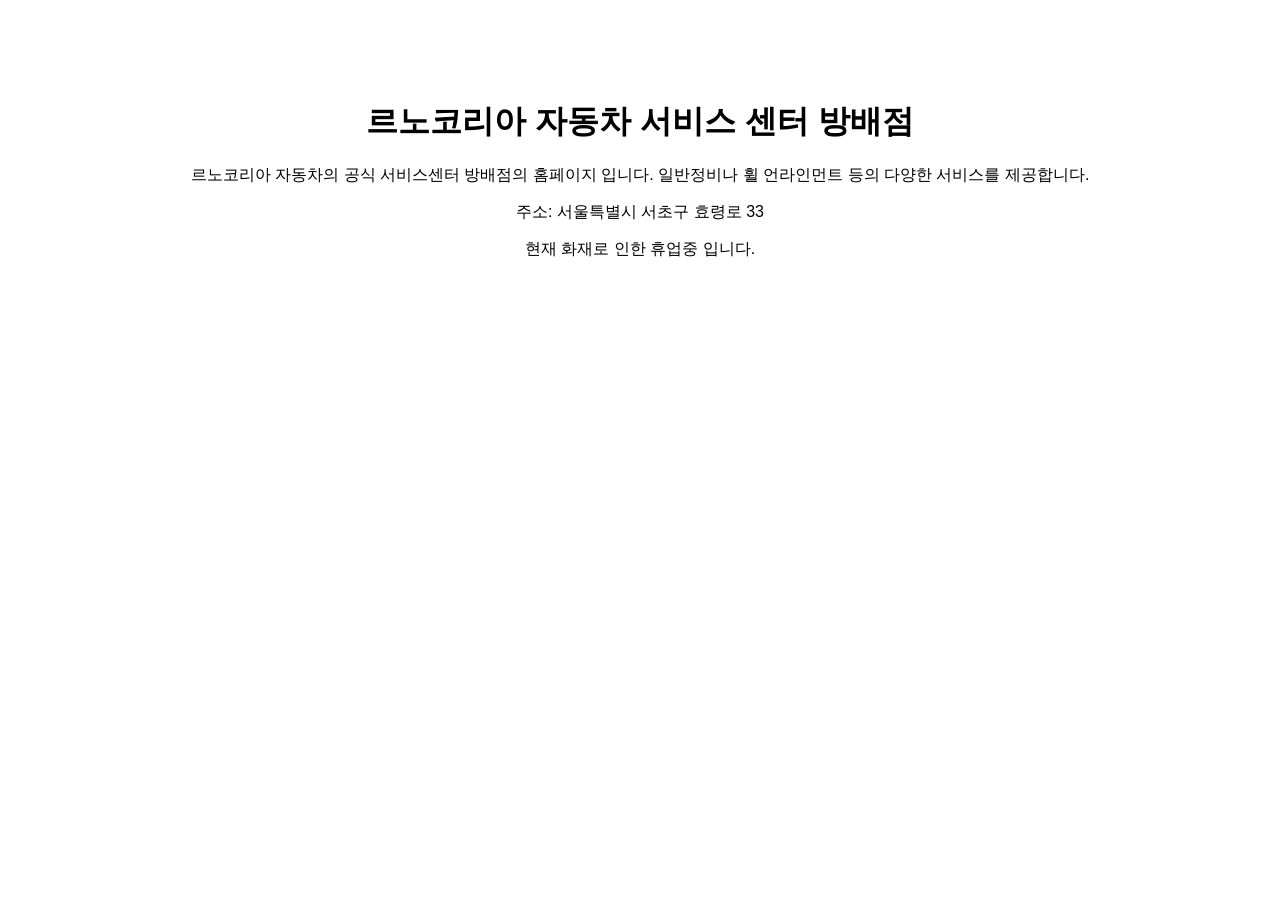
==== index.html @ b4250f99 "Add files via upload" ====
<!DOCTYPE html>
<html>
<head>
    <meta charset="UTF-8">
    <title>르노코리아 자동차 서비스 센터 방배점</title>
    <link rel="stylesheet" href="style.css">
</head>
<body>

    <h1>르노코리아 자동차 서비스 센터 방배점</h1>
    <p>르노코리아 자동차의 공식 서비스센터 방배점의 홈페이지 입니다. 
        일반정비나 휠 언라인먼트 등의 다양한 서비스를 제공합니다.
    </p>
    <p>주소: 서울특별시 서초구 효령로 33</p>
    <P>현재 화재로 인한 휴업중 입니다.</P>
</body>
</html>
---- style.css ----
body {
    font-family: Arial;
    text-align: center;
    margin-top: 100px;

}

h1 {
    color: #000000;
}
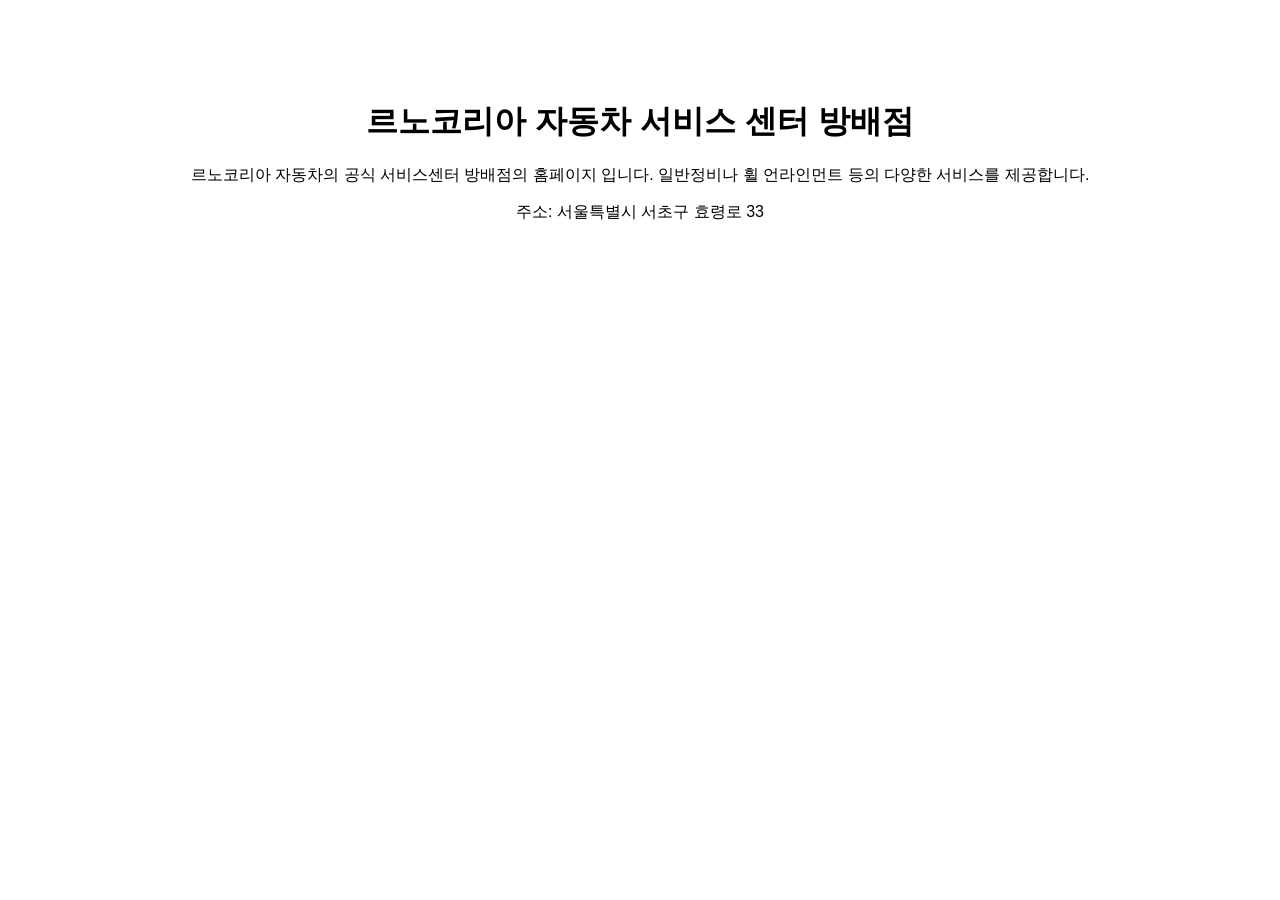
==== commit 9a4b0cb5: "Update index.html" ====
--- a/index.html
+++ b/index.html
@@ -12,6 +12,6 @@
         일반정비나 휠 언라인먼트 등의 다양한 서비스를 제공합니다.
     </p>
     <p>주소: 서울특별시 서초구 효령로 33</p>
-    <P>현재 화재로 인한 휴업중 입니다.</P>
 </body>
-</html>+
+</html>
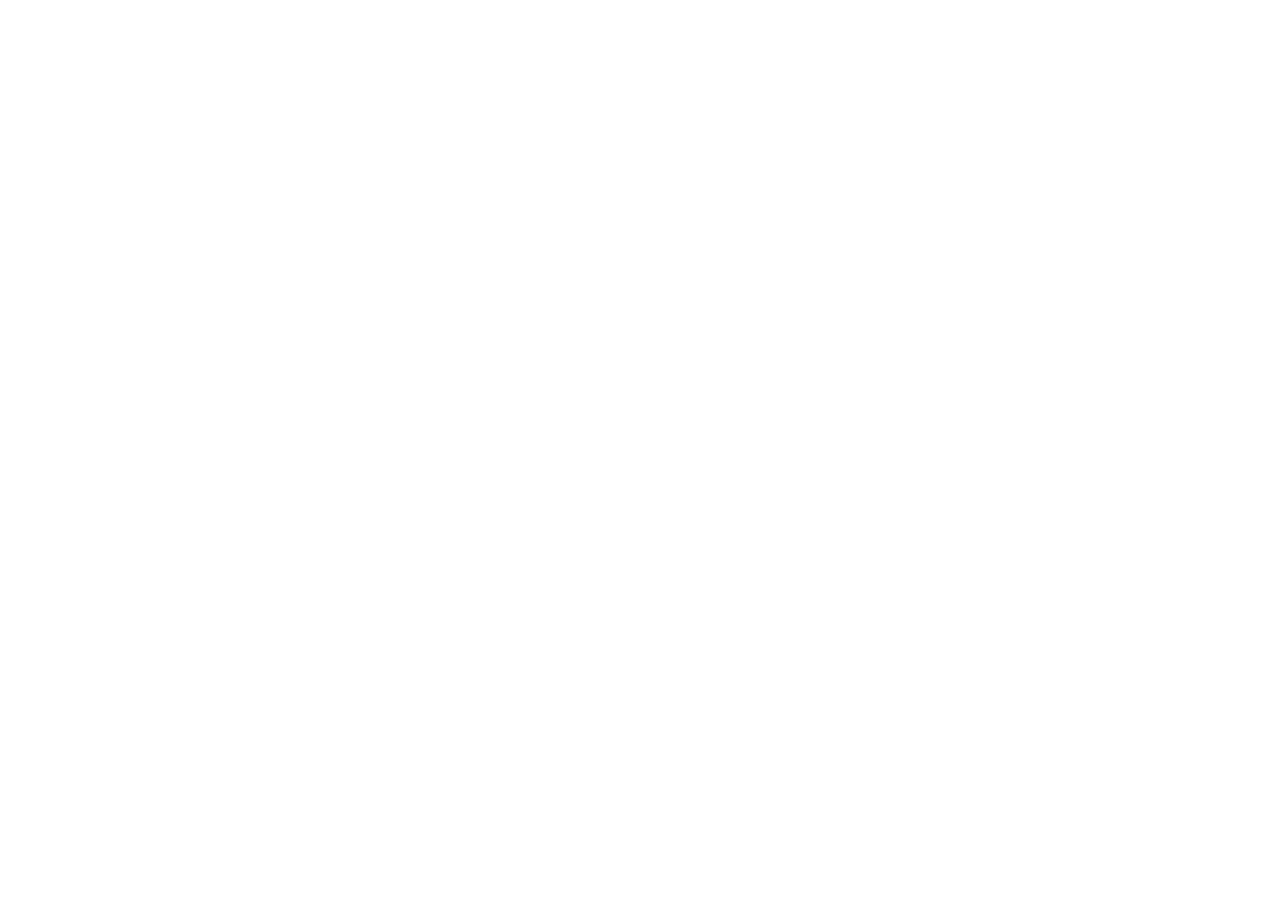
==== commit 97569e54: "Add files via upload" ====
--- a/index.html
+++ b/index.html
@@ -6,12 +6,6 @@
     <link rel="stylesheet" href="style.css">
 </head>
 <body>
-
-    <h1>르노코리아 자동차 서비스 센터 방배점</h1>
-    <p>르노코리아 자동차의 공식 서비스센터 방배점의 홈페이지 입니다. 
-        일반정비나 휠 언라인먼트 등의 다양한 서비스를 제공합니다.
-    </p>
-    <p>주소: 서울특별시 서초구 효령로 33</p>
+    <div class="hero"></div>
 </body>
-
-</html>
+</html>
--- a/style.css
+++ b/style.css
@@ -1,10 +1,12 @@
 body {
-    font-family: Arial;
-    text-align: center;
-    margin-top: 100px;
-
+    margin: 0;
 }
 
-h1 {
-    color: #000000;
+.hero{
+    width: 100%
+    height: 100vh;
+    background-image: url("images/main.jpg");
+    background-size: cover;
+    background-position: center;
+    background-repeat: no-repeat;
 }
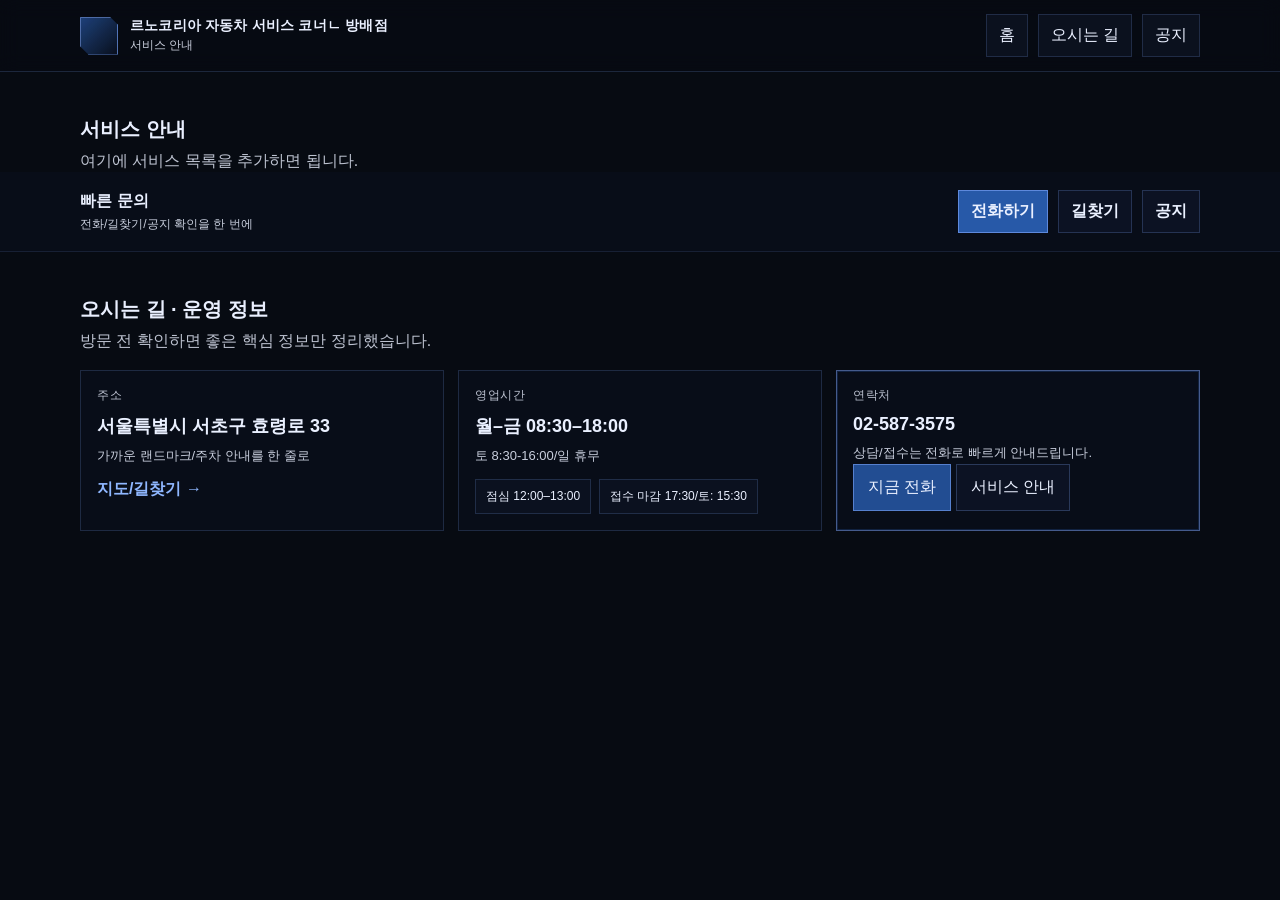
==== commit 2733fbb9: "Add files via upload" ====
--- a/index.html
+++ b/index.html
@@ -1,11 +1,88 @@
-<!DOCTYPE html>
-<html>
+<!doctype html>
+<html lang="ko">
 <head>
-    <meta charset="UTF-8">
-    <title>르노코리아 자동차 서비스 센터 방배점</title>
-    <link rel="stylesheet" href="style.css">
+  <meta charset="utf-8" />
+  <meta name="viewport" content="width=device-width, initial-scale=1" />
+  <title>서비스 안내</title>
+  <link rel="stylesheet" href="style.css" />
 </head>
 <body>
-    <div class="hero"></div>
+  <header class="header">
+    <div class="container header-inner">
+      <div class="brand">
+        <div class="brand-mark" aria-hidden="true"></div>
+        <div class="brand-text">
+          <div class="brand-name">르노코리아 자동차 서비스 코너ㄴ 방배점</div>
+          <div class="brand-sub">서비스 안내</div>
+        </div>
+      </div>
+      <nav class="nav">
+        <a href="index.html" class="nav-link">홈</a>
+        <a href="location.html" class="nav-link">오시는 길</a>
+        <a href="notice.html" class="nav-link">공지</a>
+      </nav>
+    </div>
+  </header>
+
+  <main class="section">
+    <div class="container">
+      <h1 class="section-title">서비스 안내</h1>
+      <p class="section-sub">여기에 서비스 목록을 추가하면 됩니다.</p>
+    </div>
+    <!-- 빠른 문의 바 (상용 사이트 느낌 핵심) -->
+<section class="quickbar">
+  <div class="container quickbar-inner">
+    <div class="quickbar-left">
+      <div class="qb-title">빠른 문의</div>
+      <div class="qb-sub">전화/길찾기/공지 확인을 한 번에</div>
+    </div>
+
+    <div class="quickbar-actions">
+      <a class="action action-primary" href="tel:0200000000">전화하기</a>
+      <a class="action action-ghost" href="location.html">길찾기</a>
+      <a class="action action-ghost" href="notice.html">공지</a>
+    </div>
+  </div>
+</section>
+
+<!-- 위치/영업시간/안내 (정보가 '있어 보이게' 만드는 섹션) -->
+<section class="section">
+  <div class="container">
+    <div class="section-head">
+      <h2 class="section-title">오시는 길 · 운영 정보</h2>
+      <p class="section-sub">방문 전 확인하면 좋은 핵심 정보만 정리했습니다.</p>
+    </div>
+
+    <div class="info-grid">
+      <div class="panel">
+        <div class="panel-label">주소</div>
+        <div class="panel-value">서울특별시 서초구 효령로 33</div>
+        <div class="panel-mini">가까운 랜드마크/주차 안내를 한 줄로</div>
+        <a class="panel-link" href="location.html">지도/길찾기 →</a>
+      </div>
+
+      <div class="panel">
+        <div class="panel-label">영업시간</div>
+        <div class="panel-value">월–금 08:30–18:00</div>
+        <div class="panel-mini">토 8:30-16:00/일 휴무</div>
+        <div class="pill-row">
+          <div class="pill">점심 12:00–13:00</div>
+          <div class="pill">접수 마감 17:30/토: 15:30</div>
+        </div>
+      </div>
+
+      <div class="panel panel-accent">
+        <div class="panel-label">연락처</div>
+        <div class="panel-value">02-587-3575</div>
+        <div class="panel-mini">상담/접수는 전화로 빠르게 안내드립니다.</div>
+        <div class="panel-actions">
+          <a class="btn btn-primary" href="tel:025873575">지금 전화</a>
+          <a class="btn btn-ghost" href="service.html">서비스 안내</a>
+        </div>
+      </div>
+    </div>
+  </div>
+</section>
+  </main>
 </body>
 </html>
--- a/style.css
+++ b/style.css
@@ -1,12 +1,299 @@
-body {
-    margin: 0;
-}
-
+/* ===== 기본 리셋 ===== */
+* { box-sizing: border-box; }
+html, body { margin: 0; padding: 0; }
+body { font-family: Arial, Helvetica, sans-serif; background: #070b12; color: #eaf0ff; }
+
+/* ===== 공통 ===== */
+.container { width: min(1120px, 92%); margin: 0 auto; }
+.text-link { color: #8fb7ff; text-decoration: none; }
+.text-link:hover { text-decoration: underline; }
+
+/* ===== 헤더 ===== */
+.header{
+  position: sticky; top: 0; z-index: 50;
+  background: rgba(7, 11, 18, 0.72);
+  backdrop-filter: blur(10px);
+  border-bottom: 1px solid rgba(130,170,255,0.18);
+}
+.header-inner{
+  display: flex; align-items: center; justify-content: space-between;
+  padding: 14px 0;
+}
+.brand{ display: flex; align-items: center; gap: 12px; }
+.brand-mark{
+  width: 38px; height: 38px;
+  border: 1px solid rgba(130,170,255,0.55);
+  background: linear-gradient(135deg, rgba(56,130,246,0.45), rgba(59,130,246,0.05));
+  clip-path: polygon(0 0, 78% 0, 100% 22%, 100% 100%, 22% 100%, 0 78%);
+}
+.brand-name{ font-weight: 800; font-size: 14px; letter-spacing: 0.2px; }
+.brand-sub{ font-size: 12px; opacity: 0.85; margin-top: 2px; }
+
+.nav{ display: flex; gap: 10px; }
+.nav-link{
+  color: #eaf0ff; text-decoration: none;
+  padding: 10px 12px;
+  border: 1px solid rgba(130,170,255,0.18);
+  border-radius: 0; /* 각지게 */
+  background: rgba(20, 30, 55, 0.35);
+}
+.nav-link:hover{
+  border-color: rgba(130,170,255,0.55);
+  background: rgba(20, 30, 55, 0.6);
+}
+
+/* ===== 히어로 ===== */
 .hero{
-    width: 100%
-    height: 100vh;
-    background-image: url("images/main.jpg");
-    background-size: cover;
-    background-position: center;
-    background-repeat: no-repeat;
+  min-height: 78vh;
+  position: relative;
+  border-bottom: 1px solid rgba(130,170,255,0.18);
+  background:
+    linear-gradient(180deg, rgba(7,11,18,0.4), rgba(7,11,18,0.95)),
+    url("image/hero.jpg") center / cover no-repeat;
+}
+.hero-inner{ padding: 56px 0; display: flex; }
+.hero-card{
+  max-width: 520px;
+  border: 1px solid rgba(130,170,255,0.22);
+  background: rgba(10, 16, 30, 0.62);
+  padding: 20px;
+  box-shadow: 0 0 0 1px rgba(20, 40, 90, 0.15) inset;
+}
+.hero-kicker{
+  font-size: 12px;
+  letter-spacing: 1.4px;
+  opacity: 0.9;
+  color: #8fb7ff;
+}
+.hero-title{
+  margin: 10px 0 10px;
+  font-size: 34px;
+  line-height: 1.1;
+}
+.hero-desc{
+  margin: 0 0 14px;
+  opacity: 0.9;
+  line-height: 1.6;
+}
+.hero-actions{ display: flex; gap: 10px; margin-top: 14px; }
+.btn{
+  display: inline-block;
+  padding: 12px 14px;
+  text-decoration: none;
+  border: 1px solid rgba(130,170,255,0.25);
+  border-radius: 0;
+  color: #eaf0ff;
+}
+.btn-primary{
+  background: rgba(56,130,246,0.55);
+  border-color: rgba(130,170,255,0.55);
+}
+.btn-primary:hover{ background: rgba(56,130,246,0.75); }
+.btn-ghost{
+  background: rgba(20, 30, 55, 0.35);
+}
+.btn-ghost:hover{ background: rgba(20, 30, 55, 0.6); }
+
+.hero-meta{ display: flex; gap: 8px; margin-top: 14px; flex-wrap: wrap; }
+.pill{
+  font-size: 12px;
+  padding: 8px 10px;
+  border: 1px solid rgba(130,170,255,0.18);
+  background: rgba(20, 30, 55, 0.25);
+}
+
+/* ===== 섹션 ===== */
+.section{ padding: 44px 0; }
+.section-alt{ background: rgba(10, 16, 30, 0.5); border-top: 1px solid rgba(130,170,255,0.12); }
+.section-head{ margin-bottom: 18px; }
+.section-title{ margin: 0; font-size: 20px; }
+.section-sub{ margin: 8px 0 0; opacity: 0.8; }
+
+/* ===== 카드 그리드 ===== */
+.grid{
+  display: grid;
+  grid-template-columns: repeat(3, 1fr);
+  gap: 14px;
+}
+.card{
+  text-decoration: none;
+  color: inherit;
+  border: 1px solid rgba(130,170,255,0.2);
+  background: rgba(10, 16, 30, 0.55);
+  padding: 16px;
+}
+.card:hover{
+  border-color: rgba(130,170,255,0.55);
+  background: rgba(10, 16, 30, 0.75);
+}
+.card-top{ display: flex; align-items: center; gap: 10px; }
+.card-icon{
+  width: 28px; height: 28px;
+  border: 1px solid rgba(130,170,255,0.35);
+  background: rgba(56,130,246,0.2);
+  clip-path: polygon(0 0, 85% 0, 100% 25%, 100% 100%, 15% 100%, 0 75%);
+}
+.card-title{ font-weight: 800; }
+.card-desc{ margin-top: 10px; opacity: 0.85; line-height: 1.6; }
+.card-cta{ margin-top: 12px; color: #8fb7ff; font-weight: 700; }
+
+/* ===== 하단 정보 ===== */
+.info{
+  display: grid;
+  grid-template-columns: repeat(3, 1fr);
+  gap: 14px;
+  padding: 28px 0;
+}
+.info-block{
+  border: 1px solid rgba(130,170,255,0.16);
+  background: rgba(7, 11, 18, 0.35);
+  padding: 14px;
+}
+.info-label{ font-size: 12px; opacity: 0.8; }
+.info-value{ margin-top: 8px; font-weight: 700; }
+
+/* ===== 푸터 ===== */
+.footer{
+  border-top: 1px solid rgba(130,170,255,0.12);
+  padding: 18px 0;
+  opacity: 0.85;
+}
+.footer-inner{
+  display: flex; justify-content: space-between; gap: 12px; flex-wrap: wrap;
+}
+.footer-mini{ opacity: 0.7; font-size: 12px; }
+
+/* ===== 반응형(핸드폰) ===== */
+@media (max-width: 900px){
+  .grid{ grid-template-columns: 1fr; }
+  .info{ grid-template-columns: 1fr; }
+  .hero-title{ font-size: 28px; }
+  .nav{ gap: 6px; }
+  .nav-link{ padding: 9px 10px; font-size: 13px; }
+}
+/* ===== 빠른 문의 바 ===== */
+.quickbar{
+  padding: 18px 0;
+  border-bottom: 1px solid rgba(130,170,255,0.12);
+  background: rgba(10, 16, 30, 0.55);
+}
+
+.quickbar-inner{
+  display: flex;
+  align-items: center;
+  justify-content: space-between;
+  gap: 14px;
+  flex-wrap: wrap;
+}
+
+.qb-title{
+  font-weight: 900;
+  letter-spacing: 0.2px;
+}
+
+.qb-sub{
+  margin-top: 4px;
+  font-size: 12px;
+  opacity: 0.85;
+}
+
+.quickbar-actions{
+  display: flex;
+  gap: 10px;
+  flex-wrap: wrap;
+}
+
+.action{
+  display: inline-block;
+  padding: 10px 12px;
+  text-decoration: none;
+  border: 1px solid rgba(130,170,255,0.22);
+  background: rgba(20, 30, 55, 0.35);
+  color: #eaf0ff;
+  border-radius: 0;
+  font-weight: 700;
+}
+
+.action:hover{
+  border-color: rgba(130,170,255,0.55);
+  background: rgba(20, 30, 55, 0.6);
+}
+
+.action-primary{
+  background: rgba(56,130,246,0.65);
+  border-color: rgba(130,170,255,0.6);
+}
+
+.action-primary:hover{
+  background: rgba(56,130,246,0.85);
+}
+
+/* ===== 오시는 길/운영 정보 패널 ===== */
+.info-grid{
+  display: grid;
+  grid-template-columns: repeat(3, 1fr);
+  gap: 14px;
+  margin-top: 16px;
+}
+
+.panel{
+  border: 1px solid rgba(130,170,255,0.18);
+  background: rgba(10, 16, 30, 0.55);
+  padding: 16px;
+}
+
+.panel-accent{
+  border-color: rgba(130,170,255,0.5);
+  box-shadow: 0 0 0 1px rgba(56,130,246,0.18) inset;
+}
+
+.panel-label{
+  font-size: 12px;
+  opacity: 0.8;
+  letter-spacing: 0.6px;
+}
+
+.panel-value{
+  margin-top: 10px;
+  font-size: 18px;
+  font-weight: 900;
+}
+
+.panel-mini{
+  margin-top: 8px;
+  opacity: 0.85;
+  line-height: 1.6;
+  font-size: 13px;
+}
+
+.panel-link{
+  display: inline-block;
+  margin-top: 12px;
+  color: #8fb7ff;
+  text-decoration: none;
+  font-weight: 800;
+}
+
+.panel-link:hover{
+  text-decoration: underline;
+}
+
+.pill-row{
+  display: flex;
+  gap: 8px;
+  flex-wrap: wrap;
+  margin-top: 12px;
+}
+
+/* 기존 .pill이 있으면 그대로 사용, 없으면 아래로 대체 */
+.pill{
+  font-size: 12px;
+  padding: 8px 10px;
+  border: 1px solid rgba(130,170,255,0.18);
+  background: rgba(20, 30, 55, 0.25);
+}
+
+/* ===== 반응형 ===== */
+@media (max-width: 900px){
+  .info-grid{ grid-template-columns: 1fr; }
 }
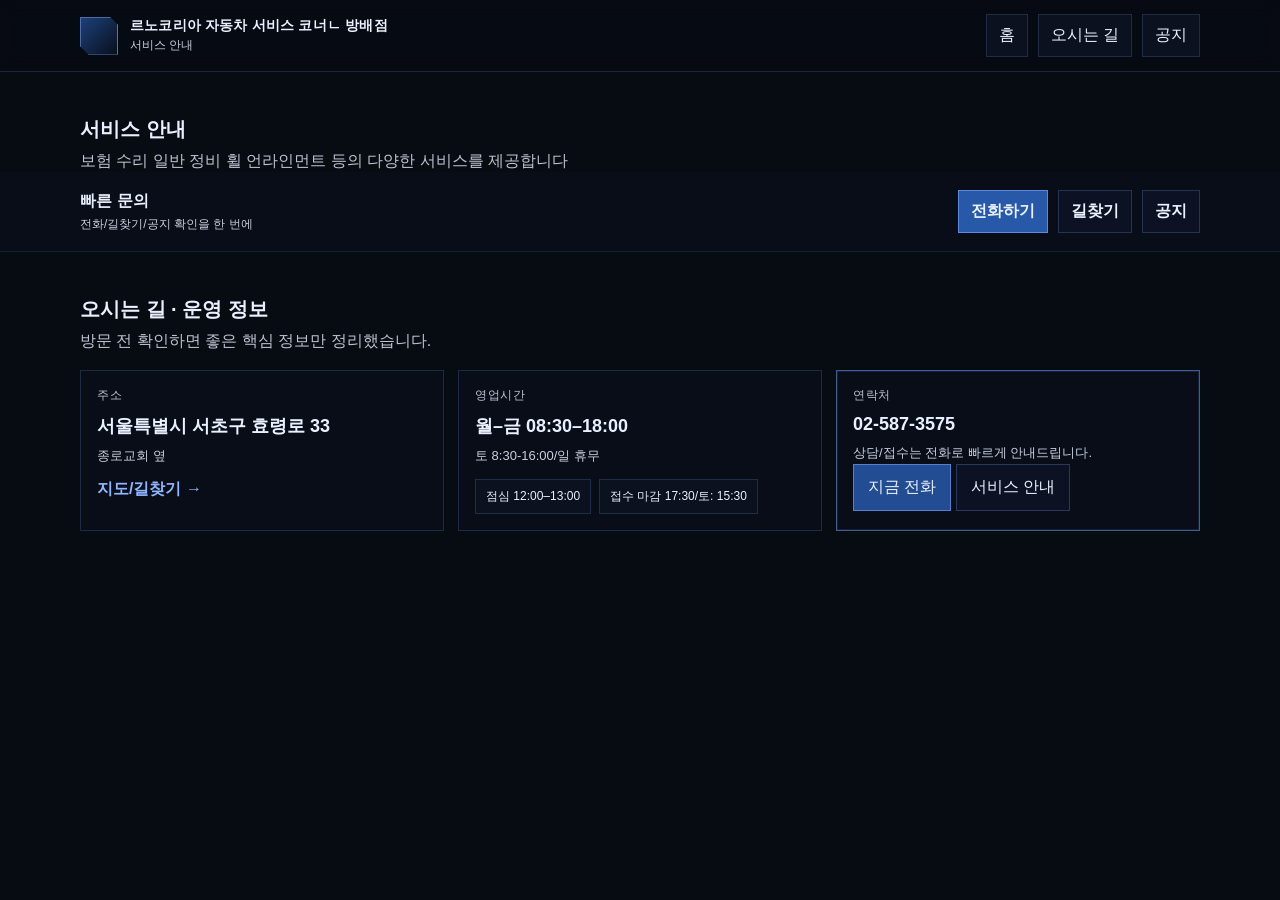
==== commit 484d3d57: "Add files via upload" ====
--- a/index.html
+++ b/index.html
@@ -27,7 +27,7 @@
   <main class="section">
     <div class="container">
       <h1 class="section-title">서비스 안내</h1>
-      <p class="section-sub">여기에 서비스 목록을 추가하면 됩니다.</p>
+      <p class="section-sub">보험 수리 일반 정비 휠 언라인먼트 등의 다양한 서비스를 제공합니다</p>
     </div>
     <!-- 빠른 문의 바 (상용 사이트 느낌 핵심) -->
 <section class="quickbar">
@@ -57,7 +57,7 @@
       <div class="panel">
         <div class="panel-label">주소</div>
         <div class="panel-value">서울특별시 서초구 효령로 33</div>
-        <div class="panel-mini">가까운 랜드마크/주차 안내를 한 줄로</div>
+        <div class="panel-mini">종로교회 옆</div>
         <a class="panel-link" href="location.html">지도/길찾기 →</a>
       </div>
 
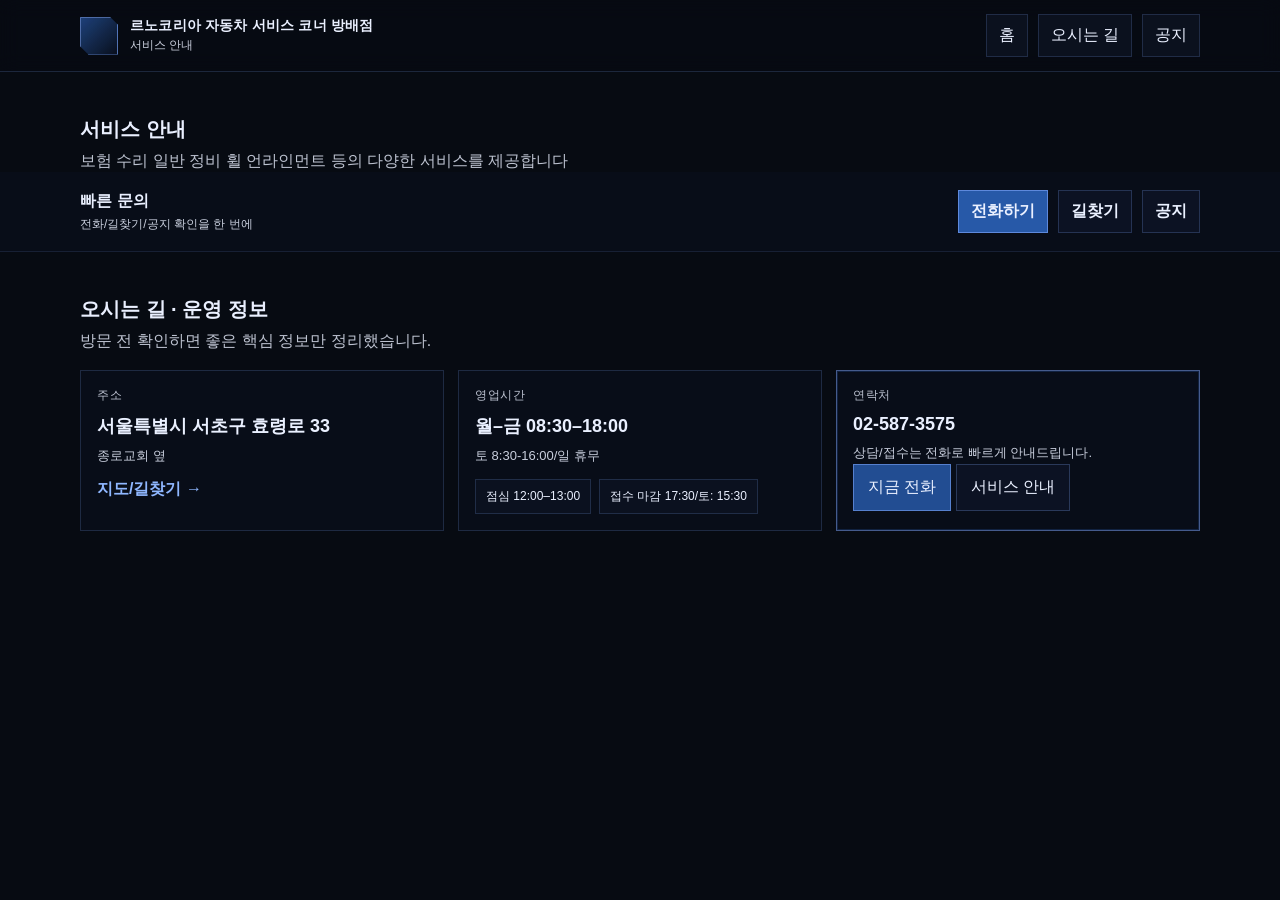
==== commit 711a01c6: "Update index.html" ====
--- a/index.html
+++ b/index.html
@@ -12,7 +12,7 @@
       <div class="brand">
         <div class="brand-mark" aria-hidden="true"></div>
         <div class="brand-text">
-          <div class="brand-name">르노코리아 자동차 서비스 코너ㄴ 방배점</div>
+          <div class="brand-name">르노코리아 자동차 서비스 코너 방배점</div>
           <div class="brand-sub">서비스 안내</div>
         </div>
       </div>
@@ -85,4 +85,5 @@
 </section>
   </main>
 </body>
-</html>+
+</html>
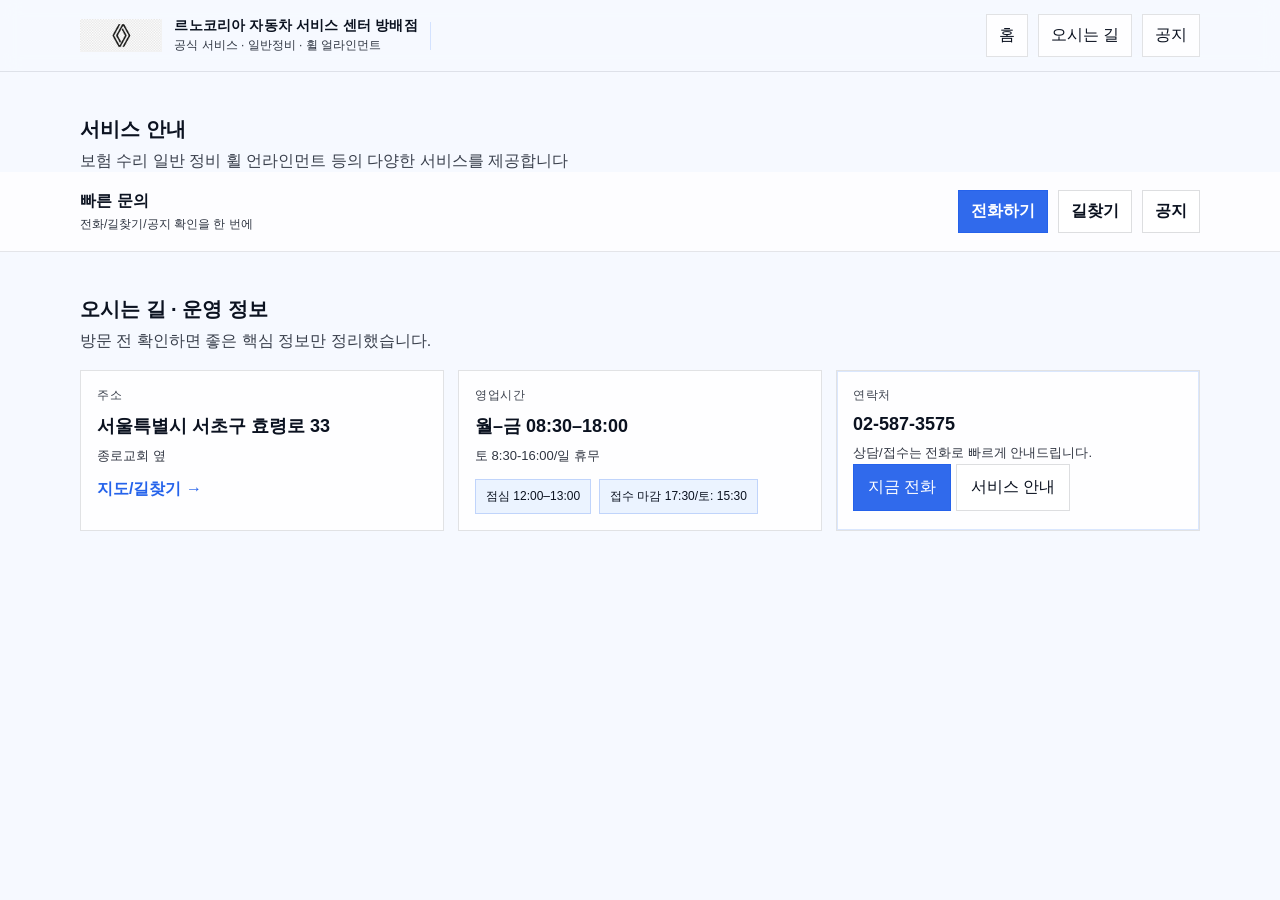
==== commit 224716c4: "Add files via upload" ====
--- a/index.html
+++ b/index.html
@@ -10,12 +10,13 @@
   <header class="header">
     <div class="container header-inner">
       <div class="brand">
-        <div class="brand-mark" aria-hidden="true"></div>
-        <div class="brand-text">
-          <div class="brand-name">르노코리아 자동차 서비스 코너 방배점</div>
-          <div class="brand-sub">서비스 안내</div>
-        </div>
-      </div>
+  <img src="image/logo.png" alt="르노코리아 로고" class="brand-logo">
+  
+  <div class="brand-text">
+    <div class="brand-name">르노코리아 자동차 서비스 센터 방배점</div>
+    <div class="brand-sub">공식 서비스 · 일반정비 · 휠 얼라인먼트</div>
+  </div>
+</div>
       <nav class="nav">
         <a href="index.html" class="nav-link">홈</a>
         <a href="location.html" class="nav-link">오시는 길</a>
@@ -38,7 +39,7 @@
     </div>
 
     <div class="quickbar-actions">
-      <a class="action action-primary" href="tel:0200000000">전화하기</a>
+      <a class="action action-primary" href="tel:025873575">전화하기</a>
       <a class="action action-ghost" href="location.html">길찾기</a>
       <a class="action action-ghost" href="notice.html">공지</a>
     </div>
@@ -85,5 +86,4 @@
 </section>
   </main>
 </body>
-
-</html>
+</html>
--- a/style.css
+++ b/style.css
@@ -19,15 +19,21 @@
   display: flex; align-items: center; justify-content: space-between;
   padding: 14px 0;
 }
-.brand{ display: flex; align-items: center; gap: 12px; }
-.brand-mark{
-  width: 38px; height: 38px;
-  border: 1px solid rgba(130,170,255,0.55);
-  background: linear-gradient(135deg, rgba(56,130,246,0.45), rgba(59,130,246,0.05));
-  clip-path: polygon(0 0, 78% 0, 100% 22%, 100% 100%, 22% 100%, 0 78%);
+.brand{ display: flex; align-items: center; gap: 12px; position:relative;}
+.brand-logo{
+  height: 34px;
+  width: auto;
+  object-fit: contain;
+  display: block;
 }
 .brand-name{ font-weight: 800; font-size: 14px; letter-spacing: 0.2px; }
 .brand-sub{ font-size: 12px; opacity: 0.85; margin-top: 2px; }
+.brand::after{
+  content:"";
+  width:1px;
+  height:28px;
+  background:rgba(130,170,255,0.3);
+}
 
 .nav{ display: flex; gap: 10px; }
 .nav-link{
@@ -296,4 +302,140 @@
 /* ===== 반응형 ===== */
 @media (max-width: 900px){
   .info-grid{ grid-template-columns: 1fr; }
+}
+.map-wrap{
+  margin-top: 14px;
+  border: 1px solid rgba(130,170,255,0.18);
+  background: rgba(10, 16, 30, 0.55);
+  padding: 8px;
+}
+
+.map-wrap iframe{
+  width: 100%;
+  height: 420px;
+  border: 0;
+  display: block;
+}
+/* ===== Light Theme Override (화이트 테크) ===== */
+
+/* 전체 배경/글자 */
+body{
+  background: #f6f9ff;
+  color: #0b1220;
+}
+
+/* 헤더 */
+.header{
+  background: rgba(246, 249, 255, 0.85);
+  border-bottom: 1px solid rgba(17, 24, 39, 0.10);
+}
+
+.nav-link{
+  color: #0b1220;
+  background: rgba(255,255,255,0.85);
+  border: 1px solid rgba(17, 24, 39, 0.12);
+}
+
+.nav-link:hover{
+  background: rgba(235, 243, 255, 1);
+  border-color: rgba(37, 99, 235, 0.35);
+}
+
+/* 히어로: 어두운 오버레이 대신 밝은 오버레이로 */
+.hero{
+  background:
+    linear-gradient(180deg, rgba(246,249,255,0.55), rgba(246,249,255,0.92)),
+    url("image/hero.jpg") center / cover no-repeat;
+  border-bottom: 1px solid rgba(17, 24, 39, 0.10);
+}
+
+/* 히어로 카드 */
+.hero-card{
+  background: rgba(255,255,255,0.88);
+  border: 1px solid rgba(17, 24, 39, 0.12);
+  box-shadow: 0 8px 22px rgba(15, 23, 42, 0.08);
+}
+
+.hero-kicker{ color: #2563eb; }
+.hero-desc{ color: rgba(11, 18, 32, 0.80); }
+
+/* 버튼 */
+.btn{
+  color: #0b1220;
+  background: rgba(255,255,255,0.85);
+  border: 1px solid rgba(17, 24, 39, 0.14);
+}
+
+.btn-primary{
+  color: white;
+  background: rgba(37, 99, 235, 0.95);
+  border-color: rgba(37, 99, 235, 0.95);
+}
+
+.btn-primary:hover{
+  background: rgba(37, 99, 235, 1);
+}
+
+.btn-ghost:hover{
+  background: rgba(235, 243, 255, 1);
+}
+
+/* 빠른 문의 바 */
+.quickbar{
+  background: rgba(255,255,255,0.75);
+  border-bottom: 1px solid rgba(17, 24, 39, 0.10);
+}
+
+.action{
+  color: #0b1220;
+  background: rgba(255,255,255,0.85);
+  border: 1px solid rgba(17, 24, 39, 0.14);
+}
+
+.action:hover{
+  background: rgba(235, 243, 255, 1);
+  border-color: rgba(37, 99, 235, 0.35);
+}
+
+.action-primary{
+  color: white;
+  background: rgba(37, 99, 235, 0.95);
+  border-color: rgba(37, 99, 235, 0.95);
+}
+
+/* 카드/패널 */
+.card,
+.panel,
+.info-block{
+  background: rgba(255,255,255,0.88);
+  border: 1px solid rgba(17, 24, 39, 0.12);
+}
+
+.card:hover{
+  background: rgba(255,255,255,1);
+  border-color: rgba(37, 99, 235, 0.28);
+}
+
+.card-cta,
+.panel-link,
+.text-link{
+  color: #2563eb;
+}
+
+/* pill */
+.pill{
+  background: rgba(235, 243, 255, 1);
+  border: 1px solid rgba(37, 99, 235, 0.22);
+  color: #0b1220;
+}
+
+/* 섹션 alt 배경 */
+.section-alt{
+  background: rgba(235, 243, 255, 0.65);
+  border-top: 1px solid rgba(17, 24, 39, 0.10);
+}
+
+/* 푸터 */
+.footer{
+  border-top: 1px solid rgba(17, 24, 39, 0.10);
 }
